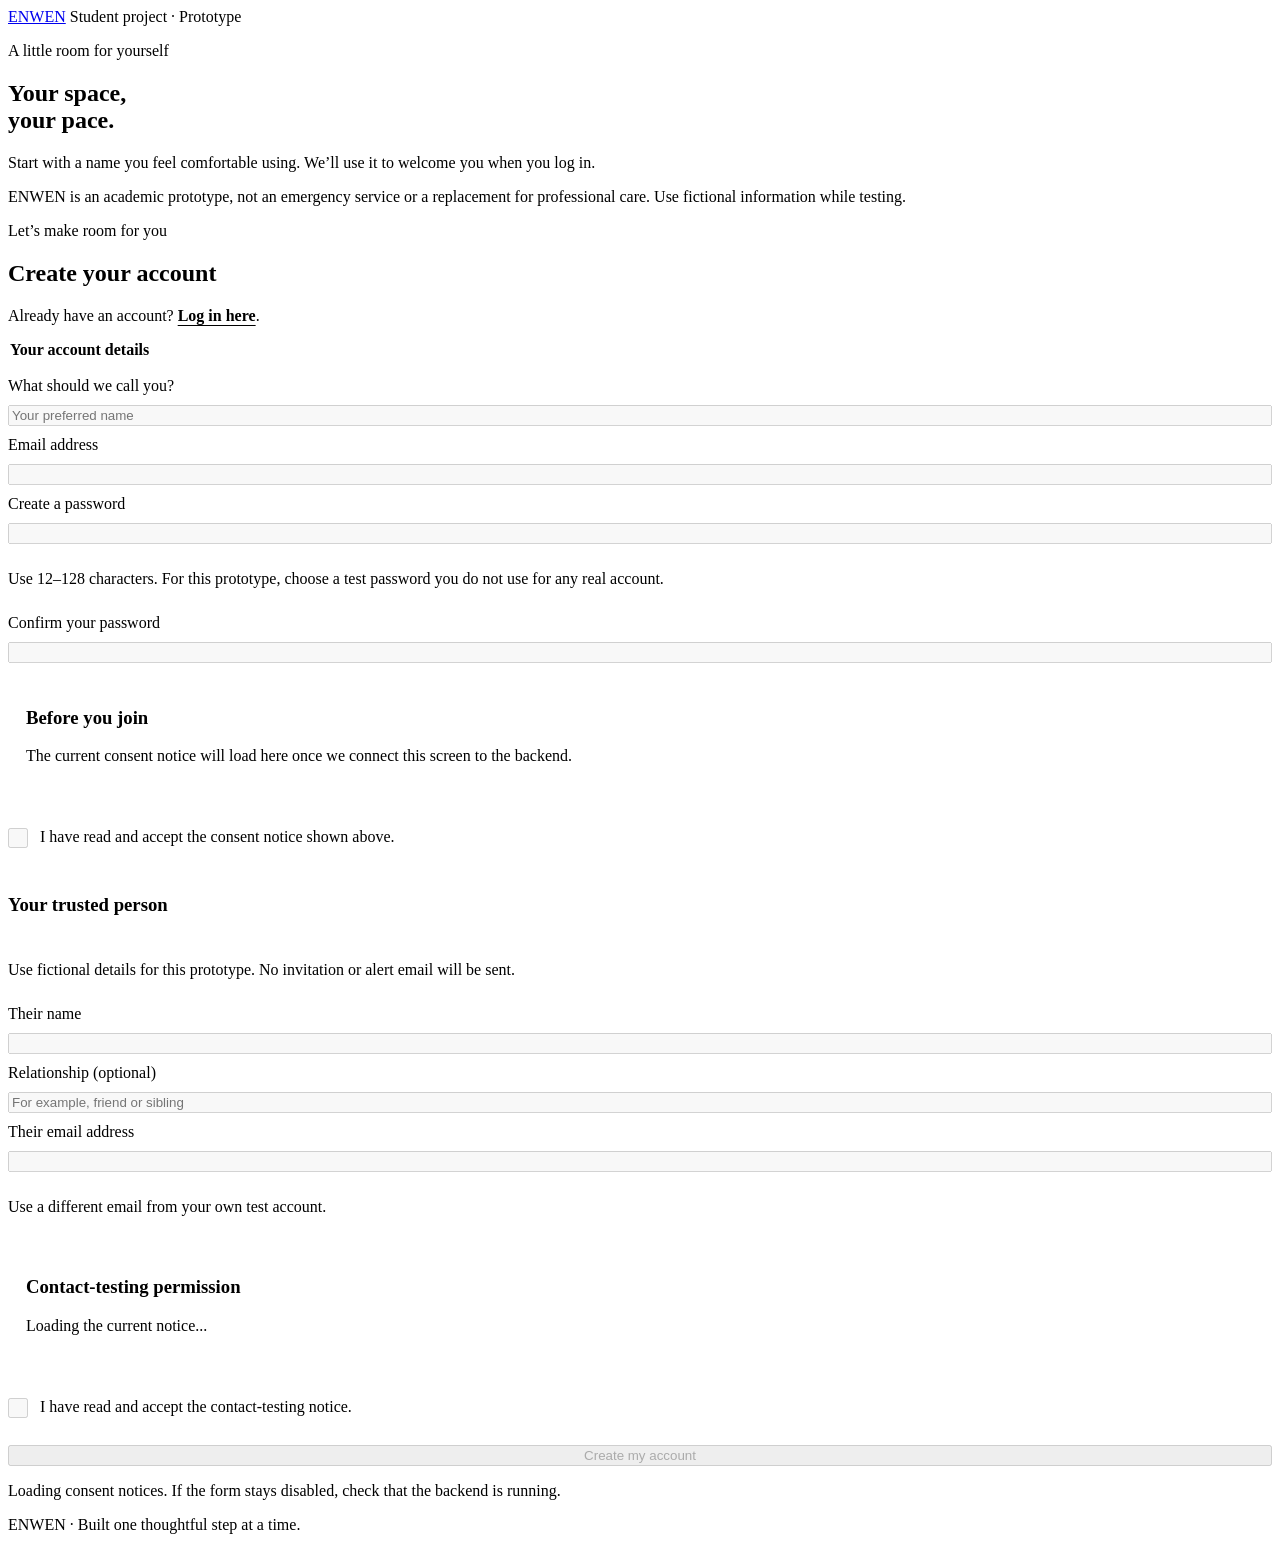
==== frontend/register.html @ 5cdf802b "Add trusted-contact registration and consent capture" ====
<!DOCTYPE html>
<html lang="en">
<head>
  <meta charset="UTF-8">
  <meta name="viewport" content="width=device-width, initial-scale=1">

  <title>ENWEN | Create your account</title>

  <link rel="stylesheet" href="/static/styles.css">
  <script src="/static/register.js?v=20261102-registration" defer></script>

  <style>
    .registration-fields {
      display: grid;
      gap: 10px;
      min-width: 0;
      margin: 0;
      padding: 0;
      border: 0;
    }

    .registration-fields legend {
      margin-bottom: 18px;
      font-weight: 700;
    }

    .consent-notice {
      margin: 16px 0;
      padding: 18px;
      background: var(--paper);
      border: 1px solid var(--ink);
      border-radius: 14px;
    }

    .consent-notice h3 {
      margin-top: 0;
    }

    .consent-choice {
      display: flex;
      align-items: flex-start;
      gap: 12px;
      line-height: 1.5;
      margin-bottom: 16px;
    }

    .consent-choice input {
      flex: 0 0 auto;
      width: 20px;
      height: 20px;
      padding: 0;
      margin: 3px 0 0;
      accent-color: var(--ink);
    }

    .account-link {
      color: var(--ink);
      font-weight: 700;
      text-underline-offset: 4px;
    }
  </style>
</head>

<body>
  <header class="site-header">
    <a class="brand" href="/#/login">ENWEN</a>
    <span class="badge">Student project · Prototype</span>
  </header>

  <main class="layout">
    <section class="intro" aria-labelledby="registration-intro">
      <p class="eyebrow">A little room for yourself</p>

      <h1 id="registration-intro">Your space,<br>your pace.</h1>

      <p class="intro-text">
        Start with a name you feel comfortable using.
        We’ll use it to welcome you when you log in.
      </p>

      <p class="safety-note">
        ENWEN is an academic prototype, not an emergency service
        or a replacement for professional care.
        Use fictional information while testing.
      </p>
    </section>

    <section class="card" aria-labelledby="register-heading">
      <p class="eyebrow">Let’s make room for you</p>
      <h2 id="register-heading">Create your account</h2>

      <p class="muted">
        Already have an account?
        <a class="account-link" href="/#/login">Log in here</a>.
      </p>

      <form id="register-form" method="post">
        <fieldset id="register-fields"
                  class="registration-fields"
                  disabled>
          <legend>Your account details</legend>

          <label for="register-name">What should we call you?</label>
          <input
            id="register-name"
            name="display_name"
            type="text"
            autocomplete="nickname"
            maxlength="100"
            placeholder="Your preferred name"
            required
          >

          <label for="register-email">Email address</label>
          <input
            id="register-email"
            name="email"
            type="email"
            autocomplete="username"
            maxlength="254"
            required
          >

          <label for="register-password">Create a password</label>
          <input
            id="register-password"
            name="password"
            type="password"
            autocomplete="new-password"
            minlength="12"
            maxlength="128"
            aria-describedby="password-help"
            required
          >

          <p id="password-help" class="muted">
            Use 12–128 characters. For this prototype, choose a
            test password you do not use for any real account.
          </p>

          <label for="register-confirm-password">
            Confirm your password
          </label>
          <input
            id="register-confirm-password"
            name="password_confirmation"
            type="password"
            autocomplete="new-password"
            minlength="12"
            maxlength="128"
            required
          >

          <section class="consent-notice"
                   aria-labelledby="consent-heading">
            <h3 id="consent-heading">Before you join</h3>

            <p id="registration-consent-text">
              The current consent notice will load here once
              we connect this screen to the backend.
            </p>

            <p id="registration-consent-version" class="muted"></p>
          </section>

          <label class="consent-choice" for="register-consent">
            <input
              id="register-consent"
              name="consent_accepted"
              type="checkbox"
              required
            >
            <span>
              I have read and accept the consent notice shown above.
            </span>
          </label>

        <h3>Your trusted person</h3>

<p class="muted">
  Use fictional details for this prototype. No invitation
  or alert email will be sent.
</p>

<label for="contact-name">Their name</label>
<input
  id="contact-name"
  name="contact_name"
  type="text"
  maxlength="100"
  autocomplete="off"
  required
>

<label for="contact-relationship">Relationship (optional)</label>
<input
  id="contact-relationship"
  name="contact_relationship"
  type="text"
  maxlength="50"
  autocomplete="off"
  placeholder="For example, friend or sibling"
>

<label for="contact-email">Their email address</label>
<input
  id="contact-email"
  name="contact_email"
  type="email"
  maxlength="254"
  autocomplete="off"
  aria-describedby="contact-email-help"
  required
>

<p id="contact-email-help" class="muted">
  Use a different email from your own test account.
</p>

<section class="consent-notice"
         aria-labelledby="contact-consent-heading">
  <h3 id="contact-consent-heading">Contact-testing permission</h3>
  <p id="contact-consent-text">Loading the current notice...</p>
  <p id="contact-consent-version" class="muted"></p>
</section>

<label class="consent-choice" for="contact-consent">
  <input
    id="contact-consent"
    name="contact_consent_accepted"
    type="checkbox"
    required
  >
  <span>
    I have read and accept the contact-testing notice.

  </span>
</label>
          <button id="register-button" type="submit">
            Create my account
          </button>
        </fieldset>
      </form>

      <button id="reload-notices" type="button" hidden>
  Retry loading consent notices
</button>

<p>
  <a
    id="registration-login-link"
    class="account-link"
    href="/#/login"
    hidden
  >Continue to log in</a>
</p>
      <p id="registration-status"
         class="status"
         role="status"
         aria-live="polite">
        Loading consent notices. If the form stays disabled, check that the backend is running.
      </p>
    </section>
  </main>

  <footer>ENWEN · Built one thoughtful step at a time.</footer>
</body>
</html>
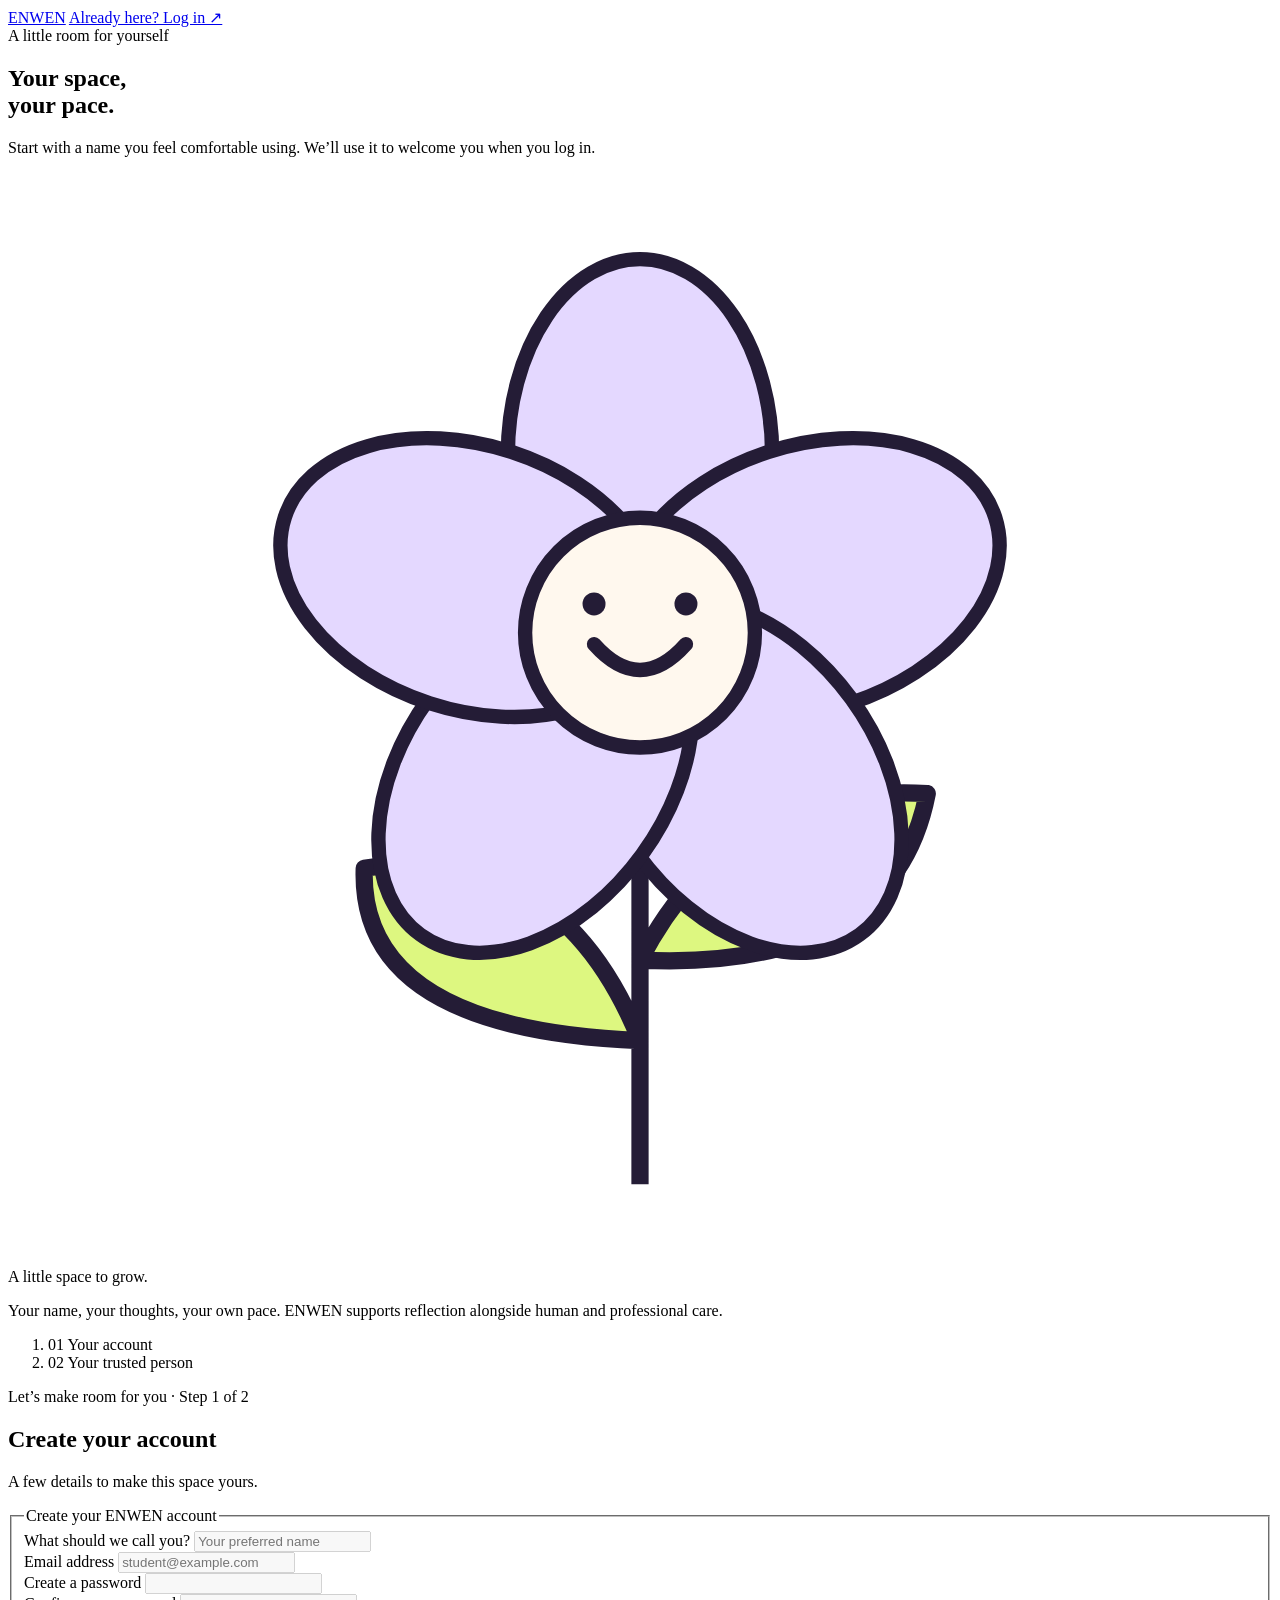
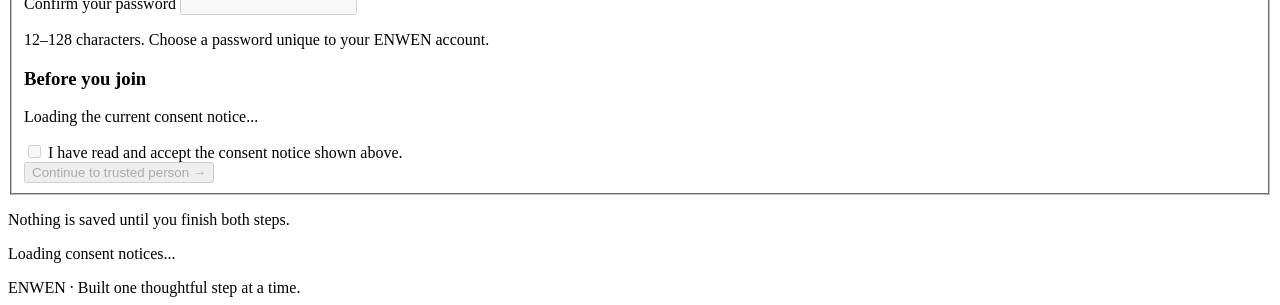
==== commit e51a4e16: "Checkpoint ENWEN chat history, safety support and PWA preparation" ====
--- a/frontend/register.html
+++ b/frontend/register.html
@@ -3,266 +3,137 @@
 <head>
   <meta charset="UTF-8">
   <meta name="viewport" content="width=device-width, initial-scale=1">
-
   <title>ENWEN | Create your account</title>
-
   <link rel="stylesheet" href="/static/styles.css">
-  <script src="/static/register.js?v=20261102-registration" defer></script>
-
-  <style>
-    .registration-fields {
-      display: grid;
-      gap: 10px;
-      min-width: 0;
-      margin: 0;
-      padding: 0;
-      border: 0;
-    }
-
-    .registration-fields legend {
-      margin-bottom: 18px;
-      font-weight: 700;
-    }
-
-    .consent-notice {
-      margin: 16px 0;
-      padding: 18px;
-      background: var(--paper);
-      border: 1px solid var(--ink);
-      border-radius: 14px;
-    }
-
-    .consent-notice h3 {
-      margin-top: 0;
-    }
-
-    .consent-choice {
-      display: flex;
-      align-items: flex-start;
-      gap: 12px;
-      line-height: 1.5;
-      margin-bottom: 16px;
-    }
-
-    .consent-choice input {
-      flex: 0 0 auto;
-      width: 20px;
-      height: 20px;
-      padding: 0;
-      margin: 3px 0 0;
-      accent-color: var(--ink);
-    }
-
-    .account-link {
-      color: var(--ink);
-      font-weight: 700;
-      text-underline-offset: 4px;
-    }
-  </style>
+  <link rel="stylesheet" href="/static/register.css?v=20261104-two-steps">
+  <link rel="stylesheet" href="/static/personality.css?v=20261104-type-scale10">
+  <script src="/static/register.js?v=20261105-refine" defer></script>
 </head>
-
-<body>
+<body class="registration-page">
   <header class="site-header">
     <a class="brand" href="/#/login">ENWEN</a>
-    <span class="badge">Student project · Prototype</span>
+    <a class="account-link header-login" href="/#/login">Already here? Log in ↗</a>
   </header>
 
-  <main class="layout">
-    <section class="intro" aria-labelledby="registration-intro">
-      <p class="eyebrow">A little room for yourself</p>
+  <main class="registration-shell">
+    <aside class="registration-intro" aria-labelledby="registration-intro-title">
+      <span class="registration-tag">A little room for yourself</span>
+      <h1 id="registration-intro-title">Your space,<br>your pace.</h1>
+      <p class="registration-intro-copy">Start with a name you feel comfortable using. We’ll use it to welcome you when you log in.</p>
+      <div class="registration-flower" aria-hidden="true">
+        <svg viewBox="0 0 220 190" focusable="false">
+          <path d="M110 176V94M110 151Q61 149 62 121Q96 116 110 151M110 137Q154 139 160 108Q126 106 110 137" fill="#ddf780" stroke="#241c36" stroke-width="3" stroke-linejoin="round"/>
+          <g fill="#e4d8ff" stroke="#241c36" stroke-width="2.5">
+            <ellipse cx="110" cy="49" rx="23" ry="34"/>
+            <ellipse cx="110" cy="49" rx="23" ry="34" transform="rotate(72 110 80)"/>
+            <ellipse cx="110" cy="49" rx="23" ry="34" transform="rotate(144 110 80)"/>
+            <ellipse cx="110" cy="49" rx="23" ry="34" transform="rotate(216 110 80)"/>
+            <ellipse cx="110" cy="49" rx="23" ry="34" transform="rotate(288 110 80)"/>
+            <circle cx="110" cy="80" r="20" fill="#fff8ee"/>
+          </g>
+          <path d="M102 82q8 9 16 0" fill="none" stroke="#241c36" stroke-width="2.5" stroke-linecap="round"/>
+          <circle cx="102" cy="75" r="2" fill="#241c36"/><circle cx="118" cy="75" r="2" fill="#241c36"/>
+        </svg>
+        <span>A little space to grow.</span>
+      </div>
+      <p class="registration-safety">Your name, your thoughts, your own pace. ENWEN supports reflection alongside human and professional care.</p>
+    </aside>
 
-      <h1 id="registration-intro">Your space,<br>your pace.</h1>
+    <section class="registration-card" aria-labelledby="register-heading">
+      <ol class="registration-steps" aria-label="Account setup progress">
+        <li id="account-step-indicator" aria-current="step"><span aria-hidden="true">01</span> Your account</li>
+        <li id="contact-step-indicator"><span aria-hidden="true">02</span> Your trusted person</li>
+      </ol>
+      <p class="eyebrow" id="register-eyebrow">Let’s make room for you · Step 1 of 2</p>
+      <h2 id="register-heading" tabindex="-1">Create your account</h2>
+      <p id="register-step-description" class="registration-description">A few details to make this space yours.</p>
 
-      <p class="intro-text">
-        Start with a name you feel comfortable using.
-        We’ll use it to welcome you when you log in.
-      </p>
-
-      <p class="safety-note">
-        ENWEN is an academic prototype, not an emergency service
-        or a replacement for professional care.
-        Use fictional information while testing.
-      </p>
-    </section>
-
-    <section class="card" aria-labelledby="register-heading">
-      <p class="eyebrow">Let’s make room for you</p>
-      <h2 id="register-heading">Create your account</h2>
-
-      <p class="muted">
-        Already have an account?
-        <a class="account-link" href="/#/login">Log in here</a>.
-      </p>
-
-      <form id="register-form" method="post">
-        <fieldset id="register-fields"
-                  class="registration-fields"
-                  disabled>
-          <legend>Your account details</legend>
-
-          <label for="register-name">What should we call you?</label>
-          <input
-            id="register-name"
-            name="display_name"
-            type="text"
-            autocomplete="nickname"
-            maxlength="100"
-            placeholder="Your preferred name"
-            required
-          >
-
-          <label for="register-email">Email address</label>
-          <input
-            id="register-email"
-            name="email"
-            type="email"
-            autocomplete="username"
-            maxlength="254"
-            required
-          >
-
-          <label for="register-password">Create a password</label>
-          <input
-            id="register-password"
-            name="password"
-            type="password"
-            autocomplete="new-password"
-            minlength="12"
-            maxlength="128"
-            aria-describedby="password-help"
-            required
-          >
-
-          <p id="password-help" class="muted">
-            Use 12–128 characters. For this prototype, choose a
-            test password you do not use for any real account.
-          </p>
-
-          <label for="register-confirm-password">
-            Confirm your password
-          </label>
-          <input
-            id="register-confirm-password"
-            name="password_confirmation"
-            type="password"
-            autocomplete="new-password"
-            minlength="12"
-            maxlength="128"
-            required
-          >
-
-          <section class="consent-notice"
-                   aria-labelledby="consent-heading">
-            <h3 id="consent-heading">Before you join</h3>
-
-            <p id="registration-consent-text">
-              The current consent notice will load here once
-              we connect this screen to the backend.
-            </p>
-
-            <p id="registration-consent-version" class="muted"></p>
+      <form id="register-form" method="post" novalidate>
+        <fieldset id="register-fields" disabled>
+          <legend class="visually-hidden">Create your ENWEN account</legend>
+          <section id="account-step" aria-label="Step 1: Your account">
+            <div class="registration-grid">
+              <div class="registration-field">
+                <label for="register-name">What should we call you?</label>
+                <input id="register-name" name="display_name" type="text" autocomplete="nickname"
+                  maxlength="100" placeholder="Your preferred name" required>
+              </div>
+              <div class="registration-field">
+                <label for="register-email">Email address</label>
+                <input id="register-email" name="email" type="email" autocomplete="username"
+                  maxlength="254" placeholder="student@example.com" required>
+              </div>
+              <div class="registration-field">
+                <label for="register-password">Create a password</label>
+                <input id="register-password" name="password" type="password" autocomplete="new-password"
+                  minlength="12" maxlength="128" aria-describedby="password-help" required>
+              </div>
+              <div class="registration-field">
+                <label for="register-confirm-password">Confirm your password</label>
+                <input id="register-confirm-password" name="password_confirmation" type="password"
+                  autocomplete="new-password" minlength="12" maxlength="128" required>
+              </div>
+            </div>
+            <p id="password-help" class="field-hint">12–128 characters. Choose a password unique to your ENWEN account.</p>
+            <section class="registration-notice" aria-labelledby="consent-heading">
+              <h3 id="consent-heading">Before you join</h3>
+              <p id="registration-consent-text">Loading the current consent notice...</p>
+              <p id="registration-consent-version" class="notice-version" hidden></p>
+            </section>
+            <label class="consent-choice" for="register-consent">
+              <input id="register-consent" name="consent_accepted" type="checkbox" required>
+              <span>I have read and accept the consent notice shown above.</span>
+            </label>
           </section>
 
-          <label class="consent-choice" for="register-consent">
-            <input
-              id="register-consent"
-              name="consent_accepted"
-              type="checkbox"
-              required
-            >
-            <span>
-              I have read and accept the consent notice shown above.
-            </span>
-          </label>
-
-        <h3>Your trusted person</h3>
-
-<p class="muted">
-  Use fictional details for this prototype. No invitation
-  or alert email will be sent.
-</p>
-
-<label for="contact-name">Their name</label>
-<input
-  id="contact-name"
-  name="contact_name"
-  type="text"
-  maxlength="100"
-  autocomplete="off"
-  required
->
-
-<label for="contact-relationship">Relationship (optional)</label>
-<input
-  id="contact-relationship"
-  name="contact_relationship"
-  type="text"
-  maxlength="50"
-  autocomplete="off"
-  placeholder="For example, friend or sibling"
->
-
-<label for="contact-email">Their email address</label>
-<input
-  id="contact-email"
-  name="contact_email"
-  type="email"
-  maxlength="254"
-  autocomplete="off"
-  aria-describedby="contact-email-help"
-  required
->
-
-<p id="contact-email-help" class="muted">
-  Use a different email from your own test account.
-</p>
-
-<section class="consent-notice"
-         aria-labelledby="contact-consent-heading">
-  <h3 id="contact-consent-heading">Contact-testing permission</h3>
-  <p id="contact-consent-text">Loading the current notice...</p>
-  <p id="contact-consent-version" class="muted"></p>
-</section>
-
-<label class="consent-choice" for="contact-consent">
-  <input
-    id="contact-consent"
-    name="contact_consent_accepted"
-    type="checkbox"
-    required
-  >
-  <span>
-    I have read and accept the contact-testing notice.
-
-  </span>
-</label>
-          <button id="register-button" type="submit">
-            Create my account
-          </button>
+          <section id="contact-step" aria-label="Step 2: Your trusted person" hidden>
+            <p class="account-review">For <strong id="register-account-summary"></strong> · <button id="edit-account" type="button">Edit account details</button></p>
+            <div class="registration-grid">
+              <div class="registration-field">
+                <label for="contact-name">Their name</label>
+                <input id="contact-name" name="contact_name" type="text" maxlength="100"
+                  autocomplete="off" placeholder="Your trusted person’s name" required>
+              </div>
+              <div class="registration-field">
+                <label for="contact-relationship">Relationship</label>
+                <input id="contact-relationship" name="contact_relationship" type="text" maxlength="50"
+                  autocomplete="off" placeholder="Friend, sibling..." >
+              </div>
+              <div class="registration-field full-width">
+                <label for="contact-email">Their email address</label>
+                <input id="contact-email" name="contact_email" type="email" maxlength="254"
+                  autocomplete="off" placeholder="friend@example.com" aria-describedby="contact-email-help" required>
+              </div>
+            </div>
+            <p id="contact-email-help" class="field-hint">The current local inbox uses @example.com addresses. Choose a different address from your own.</p>
+            <section class="registration-notice" aria-labelledby="contact-consent-heading">
+              <h3 id="contact-consent-heading">Your trusted person’s privacy</h3>
+              <p id="contact-consent-text">Loading the current notice...</p>
+              <p id="contact-consent-version" class="notice-version" hidden></p>
+            </section>
+            <label class="consent-choice" for="contact-consent">
+              <input id="contact-consent" name="contact_consent_accepted" type="checkbox" required>
+              <span>I have read and accept this trusted-contact privacy notice.</span>
+            </label>
+          </section>
+          <div class="registration-actions">
+            <button id="register-back" class="secondary-button" type="button" hidden>← Back</button>
+            <button id="register-button" type="submit">Continue to trusted person →</button>
+          </div>
         </fieldset>
       </form>
-
-      <button id="reload-notices" type="button" hidden>
-  Retry loading consent notices
-</button>
-
-<p>
-  <a
-    id="registration-login-link"
-    class="account-link"
-    href="/#/login"
-    hidden
-  >Continue to log in</a>
-</p>
-      <p id="registration-status"
-         class="status"
-         role="status"
-         aria-live="polite">
-        Loading consent notices. If the form stays disabled, check that the backend is running.
-      </p>
+      <p id="registration-save-note" class="registration-footnote">Nothing is saved until you finish both steps.</p>
+      <button id="reload-notices" class="secondary-button" type="button" hidden>Retry loading consent notices</button>
+      <div id="registration-success" hidden>
+        <span class="success-mark" aria-hidden="true">✓</span>
+        <p>Your account and trusted person are saved. No invitation or alert email was sent.</p>
+        <a id="registration-login-link" class="account-link login-action" href="/#/login" hidden>Continue to log in →</a>
+      </div>
+      <a id="registration-check-login" class="account-link" href="/#/login" hidden>Check by logging in →</a>
+      <p id="registration-status" class="status" role="status" aria-live="polite">Loading consent notices...</p>
+      <noscript><p class="status error">Enable JavaScript to use this two-step registration form. Nothing has been submitted.</p></noscript>
     </section>
   </main>
-
   <footer>ENWEN · Built one thoughtful step at a time.</footer>
 </body>
 </html>
